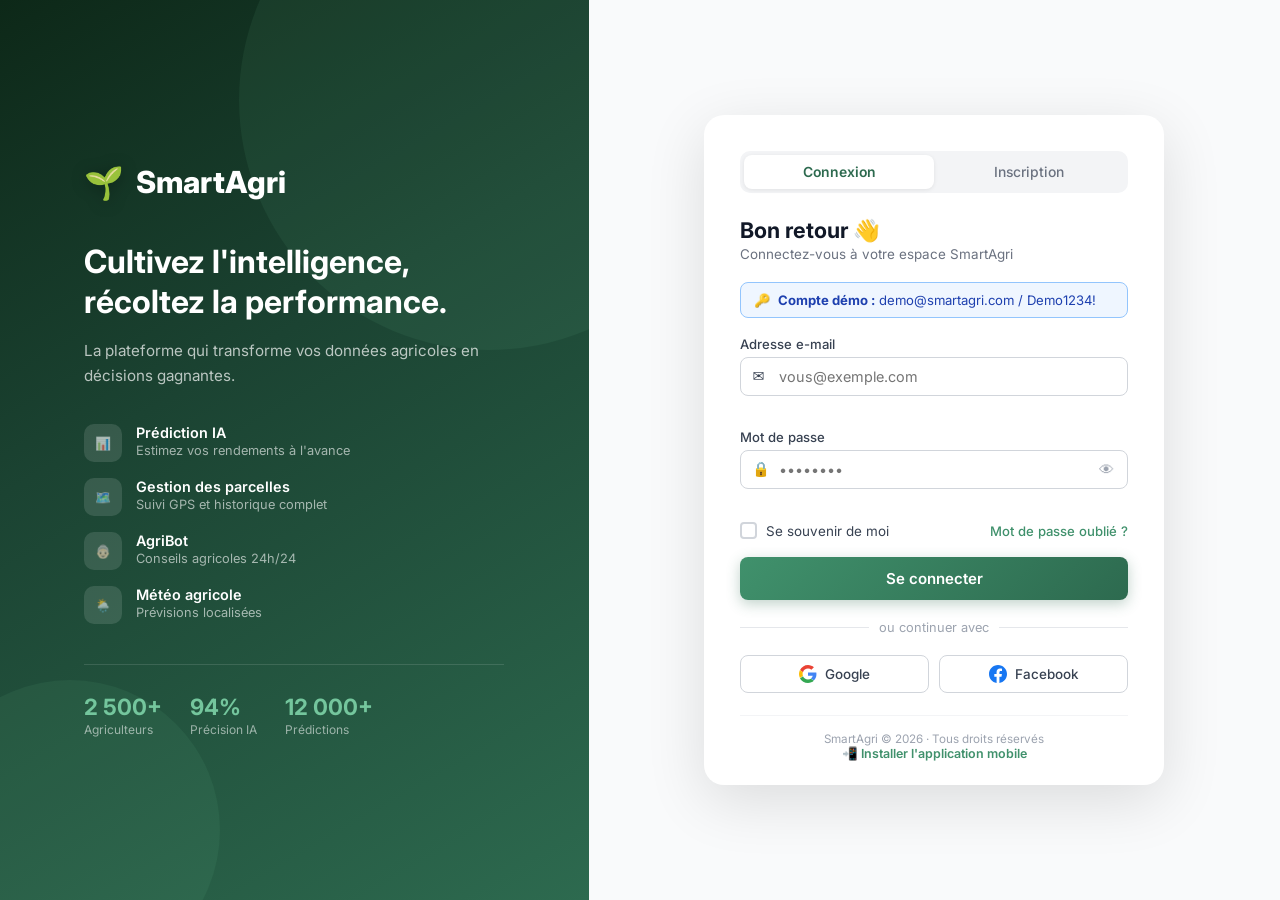
==== smartagri/frontend/login/index.html @ acc6fc34 "firt commit" ====
<!DOCTYPE html>
<html lang="fr">
<head>
  <meta charset="UTF-8"/>
  <meta name="viewport" content="width=device-width, initial-scale=1.0"/>
  <title>SmartAgri – Connexion</title>
  <link rel="preconnect" href="https://fonts.googleapis.com"/>
  <link href="https://fonts.googleapis.com/css2?family=Inter:wght@300;400;500;600;700&display=swap" rel="stylesheet"/>
  <link rel="stylesheet" href="style.css"/>
</head>
<body>

<div class="login-page">

  <!-- ── Panneau gauche branding ── -->
  <aside class="brand-panel" aria-hidden="true">
    <div class="brand-inner">
      <div class="brand-logo">
        <span class="brand-leaf">🌱</span>
        <span>SmartAgri</span>
      </div>
      <h1 class="brand-title">Cultivez l'intelligence,<br/>récoltez la performance.</h1>
      <p class="brand-sub">La plateforme qui transforme vos données agricoles en décisions gagnantes.</p>

      <ul class="brand-features">
        <li><span class="feat-icon">📊</span><div><strong>Prédiction IA</strong><span>Estimez vos rendements à l'avance</span></div></li>
        <li><span class="feat-icon">🗺️</span><div><strong>Gestion des parcelles</strong><span>Suivi GPS et historique complet</span></div></li>
        <li><span class="feat-icon">👵🏻​</span><div><strong>AgriBot</strong><span>Conseils agricoles 24h/24</span></div></li>
        <li><span class="feat-icon">🌦️</span><div><strong>Météo agricole</strong><span>Prévisions localisées</span></div></li>
      </ul>

      <div class="brand-stats">
        <div class="bstat"><span class="bstat-val">2 500+</span><span class="bstat-lbl">Agriculteurs</span></div>
        <div class="bstat"><span class="bstat-val">94%</span><span class="bstat-lbl">Précision IA</span></div>
        <div class="bstat"><span class="bstat-val">12 000+</span><span class="bstat-lbl">Prédictions</span></div>
      </div>
    </div>
  </aside>

  <!-- ── Panneau droit formulaire ── -->
  <main class="form-panel">
    <div class="form-card">

      <!-- Logo mobile -->
      <div class="mobile-logo">
        <span>🌱</span><span>SmartAgri</span>
      </div>

      <!-- Onglets -->
      <div class="tabs" role="tablist">
        <button class="tab active" id="tab-login"    onclick="showTab('login')"   role="tab">Connexion</button>
        <button class="tab"        id="tab-register" onclick="showTab('register')" role="tab">Inscription</button>
      </div>

      <!-- ══ CONNEXION ══ -->
      <section id="panel-login">
        <div class="form-head">
          <h2>Bon retour 👋</h2>
          <p>Connectez-vous à votre espace SmartAgri</p>
        </div>

        <div class="alert alert-demo">
          <span>🔑</span>
          <span><strong>Compte démo :</strong> demo@smartagri.com / Demo1234!</span>
        </div>

        <div id="login-alert" class="form-alert" style="display:none;"></div>

        <form id="login-form" novalidate autocomplete="on">
          <div class="field-wrap">
            <label for="l-email">Adresse e-mail</label>
            <div class="input-icon-wrap">
              <span class="iicon">✉️</span>
              <input type="email" id="l-email" class="finput" placeholder="vous@exemple.com"
                     autocomplete="email" required/>
            </div>
            <span class="ferr" id="err-l-email"></span>
          </div>

          <div class="field-wrap">
            <label for="l-pwd">Mot de passe</label>
            <div class="input-icon-wrap">
              <span class="iicon">🔒</span>
              <input type="password" id="l-pwd" class="finput" placeholder="••••••••"
                     autocomplete="current-password" required/>
              <button type="button" class="eye-btn" onclick="toggleEye('l-pwd',this)" aria-label="Voir">👁</button>
            </div>
            <span class="ferr" id="err-l-pwd"></span>
          </div>

          <div class="row-sb">
            <label class="chk-label">
              <input type="checkbox" id="remember"/>
              <span class="chk-box"></span>Se souvenir de moi
            </label>
            <button type="button" class="link-btn" onclick="showTab('forgot')">Mot de passe oublié ?</button>
          </div>

          <button type="submit" class="submit-btn" id="btn-login">
            <span>Se connecter</span>
          </button>
        </form>

        <div class="or-divider"><span>ou continuer avec</span></div>
        <div class="social-row">
          <button class="social-btn" onclick="socialDemo('Google')">
            <svg width="18" height="18" viewBox="0 0 48 48"><path fill="#EA4335" d="M24 9.5c3.5 0 6.6 1.2 9 3.2l6.7-6.7C35.8 2.5 30.3 0 24 0 14.7 0 6.7 5.4 2.8 13.3l7.8 6C12.5 13 17.8 9.5 24 9.5z"/><path fill="#4285F4" d="M46.5 24.5c0-1.6-.1-3.1-.4-4.5H24v8.5h12.7c-.6 3-2.3 5.5-4.8 7.2l7.5 5.8c4.4-4 7.1-10 7.1-17z"/><path fill="#FBBC05" d="M10.6 28.7A14.5 14.5 0 0 1 9.5 24c0-1.6.3-3.2.8-4.7l-7.8-6A24 24 0 0 0 0 24c0 3.9.9 7.5 2.6 10.7l8-6z"/><path fill="#34A853" d="M24 48c6.3 0 11.6-2.1 15.4-5.7l-7.5-5.8c-2.1 1.4-4.7 2.2-7.9 2.2-6.2 0-11.5-3.5-13.4-8.7l-8 6C6.7 42.6 14.7 48 24 48z"/></svg>
            Google
          </button>
          <button class="social-btn" onclick="socialDemo('Facebook')">
            <svg width="18" height="18" viewBox="0 0 24 24" fill="#1877F2"><path d="M24 12.07C24 5.41 18.63 0 12 0S0 5.41 0 12.07C0 18.1 4.39 23.1 10.13 24v-8.44H7.08v-3.49h3.04V9.41c0-3.02 1.8-4.7 4.54-4.7 1.31 0 2.68.24 2.68.24v2.97h-1.51c-1.49 0-1.95.93-1.95 1.88v2.27h3.32l-.53 3.5h-2.79V24C19.61 23.1 24 18.1 24 12.07z"/></svg>
            Facebook
          </button>
        </div>

        <!-- Choix plateforme (après connexion) -->
        <div id="platform-box" style="display:none;">
          <p class="platform-label">🎉 Connexion réussie ! Choisissez votre plateforme</p>
          <div class="platform-grid">
            <button class="platform-btn" onclick="goToApp('web')">
              <span class="pbtn-icon">🖥️</span>
              <span class="pbtn-name">Application Web</span>
              <span class="pbtn-desc">Dashboard complet</span>
            </button>
            <button class="platform-btn" onclick="goToApp('mobile')">
              <span class="pbtn-icon">📱</span>
              <span class="pbtn-name">Application Mobile</span>
              <span class="pbtn-desc">Flutter — Accès terrain</span>
            </button>
          </div>
        </div>
      </section>

      <!-- ══ INSCRIPTION ══ -->
      <section id="panel-register" style="display:none;">
        <div class="form-head">
          <h2>Créer un compte 🌿</h2>
          <p>Rejoignez des milliers d'agriculteurs connectés</p>
        </div>

        <div id="register-alert" class="form-alert" style="display:none;"></div>

        <form id="register-form" novalidate>
          <div class="two-cols">
            <div class="field-wrap">
              <label for="r-fn">Prénom</label>
              <div class="input-icon-wrap">
                <span class="iicon">👤</span>
                <input type="text" id="r-fn" class="finput" placeholder="Jean" required/>
              </div>
              <span class="ferr" id="err-r-fn"></span>
            </div>
            <div class="field-wrap">
              <label for="r-ln">Nom</label>
              <div class="input-icon-wrap">
                <span class="iicon">👤</span>
                <input type="text" id="r-ln" class="finput" placeholder="Diallo" required/>
              </div>
              <span class="ferr" id="err-r-ln"></span>
            </div>
          </div>

          <div class="field-wrap">
            <label for="r-email">E-mail</label>
            <div class="input-icon-wrap">
              <span class="iicon">✉️</span>
              <input type="email" id="r-email" class="finput" placeholder="vous@exemple.com" required/>
            </div>
            <span class="ferr" id="err-r-email"></span>
          </div>

          <div class="field-wrap">
            <label for="r-phone">Téléphone <span class="optional">(optionnel)</span></label>
            <div class="input-icon-wrap">
              <span class="iicon">📞</span>
              <input type="tel" id="r-phone" class="finput" placeholder="+221 77 000 00 00"/>
            </div>
          </div>

          <div class="field-wrap">
            <label for="r-role">Profil</label>
            <div class="input-icon-wrap select-wrap">
              <span class="iicon">🧑‍🌾</span>
              <select id="r-role" class="finput fselect" required>
                <option value="">Sélectionnez votre profil</option>
                <option value="agriculteur">Agriculteur</option>
                <option value="cooperative">Coopérative agricole</option>
                <option value="conseiller">Conseiller agricole</option>
                <option value="chercheur">Chercheur / Agronome</option>
              </select>
            </div>
            <span class="ferr" id="err-r-role"></span>
          </div>

          <div class="field-wrap">
            <label for="r-pwd">Mot de passe</label>
            <div class="input-icon-wrap">
              <span class="iicon">🔒</span>
              <input type="password" id="r-pwd" class="finput" placeholder="Min. 8 caractères"
                     autocomplete="new-password" required/>
              <button type="button" class="eye-btn" onclick="toggleEye('r-pwd',this)" aria-label="Voir">👁</button>
            </div>
            <div class="pwd-meter" id="pwd-meter" style="display:none;">
              <div class="pwd-bar"><div class="pwd-fill" id="pwd-fill"></div></div>
              <span id="pwd-label"></span>
            </div>
            <span class="ferr" id="err-r-pwd"></span>
          </div>

          <div class="field-wrap">
            <label for="r-confirm">Confirmer le mot de passe</label>
            <div class="input-icon-wrap">
              <span class="iicon">🔒</span>
              <input type="password" id="r-confirm" class="finput" placeholder="Répétez le mot de passe"
                     autocomplete="new-password" required/>
              <button type="button" class="eye-btn" onclick="toggleEye('r-confirm',this)" aria-label="Voir">👁</button>
            </div>
            <span class="ferr" id="err-r-confirm"></span>
          </div>

          <label class="chk-label terms">
            <input type="checkbox" id="r-terms" required/>
            <span class="chk-box"></span>
            J'accepte les <a href="#" class="clink">conditions d'utilisation</a> et la <a href="#" class="clink">politique de confidentialité</a>
          </label>
          <span class="ferr" id="err-r-terms"></span>

          <button type="submit" class="submit-btn" id="btn-register">
            <span>Créer mon compte</span>
          </button>
        </form>
      </section>

      <!-- ══ MOT DE PASSE OUBLIÉ ══ -->
      <section id="panel-forgot" style="display:none;">
        <button class="back-btn" onclick="showTab('login')">← Retour à la connexion</button>
        <div class="form-head">
          <h2>Mot de passe oublié 🔑</h2>
          <p>Recevez un lien de réinitialisation par e-mail</p>
        </div>
        <div id="forgot-alert" class="form-alert" style="display:none;"></div>
        <form id="forgot-form" novalidate>
          <div class="field-wrap">
            <label for="f-email">Adresse e-mail</label>
            <div class="input-icon-wrap">
              <span class="iicon">✉️</span>
              <input type="email" id="f-email" class="finput" placeholder="vous@exemple.com" required/>
            </div>
            <span class="ferr" id="err-f-email"></span>
          </div>
          <button type="submit" class="submit-btn">Envoyer le lien</button>
        </form>
      </section>

      <p class="form-footer">
        SmartAgri &copy; 2026 &middot; Tous droits réservés<br/>
        <a href="../mobile/telecharger.html" style="color:var(--g500);text-decoration:none;font-weight:600;font-size:.78rem;">
          📲 Installer l'application mobile
        </a>
      </p>
    </div>
  </main>

</div>

<script src="../app/assets/js/api.js"></script>
<script src="script.js"></script>
</body>
</html>
---- smartagri/frontend/login/style.css ----
/* ============================================================
   SmartAgri – Login Page CSS
   ============================================================ */

*, *::before, *::after { box-sizing: border-box; margin: 0; padding: 0; }

:root {
  --g900: #1b4332; --g700: #2d6a4f; --g500: #40916c;
  --g300: #74c69d; --g100: #d8f3dc; --g50: #f0fdf4;
  --white: #fff;
  --gray50: #f9fafb; --gray100: #f3f4f6; --gray200: #e5e7eb;
  --gray300: #d1d5db; --gray400: #9ca3af; --gray500: #6b7280;
  --gray700: #374151; --gray900: #111827;
  --red: #ef4444; --redbg: #fee2e2;
  --font: 'Inter', system-ui, sans-serif;
}

body {
  font-family: var(--font); font-size: 14px;
  color: var(--gray700); min-height: 100vh;
  background: var(--g900);
  -webkit-font-smoothing: antialiased;
}

/* ── Layout principal ── */
.login-page {
  display: flex; min-height: 100vh;
}

/* ══════════════════════════════════════
   PANNEAU GAUCHE – BRANDING
══════════════════════════════════════ */
.brand-panel {
  flex: 0 0 46%;
  background: linear-gradient(150deg, #0d2818 0%, #1b4332 40%, #2d6a4f 100%);
  position: relative; overflow: hidden;
  display: flex; align-items: center; justify-content: center;
  padding: 60px 48px;
}

/* Cercles décoratifs */
.brand-panel::before, .brand-panel::after {
  content: ''; position: absolute; border-radius: 50%;
  background: rgba(116,198,157,.08);
}
.brand-panel::before { width: 500px; height: 500px; top: -150px; right: -150px; }
.brand-panel::after  { width: 300px; height: 300px; bottom: -80px; left: -80px; }

.brand-inner { position: relative; z-index: 1; max-width: 420px; }

.brand-logo {
  display: flex; align-items: center; gap: 12px;
  font-size: 1.9rem; font-weight: 800; color: #fff;
  margin-bottom: 40px;
}
.brand-leaf { font-size: 2rem; filter: drop-shadow(0 2px 8px rgba(0,0,0,.3)); }

.brand-title {
  font-size: 2rem; font-weight: 700; color: #fff;
  line-height: 1.25; margin-bottom: 16px;
}

.brand-sub {
  font-size: .95rem; color: rgba(255,255,255,.7);
  line-height: 1.65; margin-bottom: 36px;
}

.brand-features {
  list-style: none; display: flex; flex-direction: column; gap: 16px;
  margin-bottom: 40px;
}
.brand-features li {
  display: flex; align-items: flex-start; gap: 14px;
}
.feat-icon {
  font-size: 1.2rem;
  width: 38px; height: 38px; border-radius: 10px;
  background: rgba(255,255,255,.12);
  display: flex; align-items: center; justify-content: center;
  flex-shrink: 0;
}
.brand-features li div { display: flex; flex-direction: column; gap: 2px; }
.brand-features li strong { font-size: .9rem; color: #fff; font-weight: 600; }
.brand-features li span  { font-size: .8rem; color: rgba(255,255,255,.6); }

.brand-stats {
  display: flex; gap: 28px; padding-top: 28px;
  border-top: 1px solid rgba(255,255,255,.12);
}
.bstat { display: flex; flex-direction: column; gap: 2px; }
.bstat-val { font-size: 1.4rem; font-weight: 700; color: var(--g300); }
.bstat-lbl { font-size: .75rem; color: rgba(255,255,255,.55); }

/* ══════════════════════════════════════
   PANNEAU DROIT – FORMULAIRE
══════════════════════════════════════ */
.form-panel {
  flex: 1;
  display: flex; align-items: center; justify-content: center;
  background: var(--gray50);
  padding: 40px 28px;
  overflow-y: auto;
}

.form-card {
  width: 100%; max-width: 460px;
  background: var(--white);
  border-radius: 20px;
  padding: 36px 36px 24px;
  box-shadow: 0 16px 60px rgba(0,0,0,.12);
  animation: cardIn .35s cubic-bezier(.16,1,.3,1);
}
@keyframes cardIn {
  from { opacity:0; transform: translateY(16px); }
  to   { opacity:1; transform: translateY(0); }
}

/* Logo mobile */
.mobile-logo {
  display: none; align-items: center; gap: 10px;
  font-size: 1.4rem; font-weight: 800; color: var(--g700);
  margin-bottom: 24px;
}

/* ── Onglets ── */
.tabs {
  display: flex; background: var(--gray100); border-radius: 10px;
  padding: 4px; margin-bottom: 24px;
}
.tab {
  flex: 1; padding: 9px 12px; border: none; background: transparent;
  font-family: var(--font); font-size: .87rem; font-weight: 500;
  color: var(--gray500); cursor: pointer; border-radius: 8px;
  transition: background .18s, color .18s, box-shadow .18s;
}
.tab.active {
  background: var(--white); color: var(--g700); font-weight: 600;
  box-shadow: 0 1px 4px rgba(0,0,0,.08);
}

/* ── En-tête formulaire ── */
.form-head { margin-bottom: 20px; }
.form-head h2 { font-size: 1.35rem; font-weight: 700; color: var(--gray900); }
.form-head p  { font-size: .84rem; color: var(--gray500); margin-top: 3px; }

/* ── Alerte démo ── */
.alert-demo {
  display: flex; align-items: center; gap: 8px;
  background: #eff6ff; color: #1e40af;
  border: 1px solid #93c5fd;
  padding: 9px 13px; border-radius: 8px;
  font-size: .82rem; margin-bottom: 18px;
}

/* ── Alerte formulaire ── */
.form-alert {
  padding: 10px 13px; border-radius: 8px;
  font-size: .84rem; margin-bottom: 14px; font-weight: 500;
}
.form-alert.success { background: #dcfce7; color: #166534; border: 1px solid #86efac; }
.form-alert.error   { background: var(--redbg); color: #b91c1c; border: 1px solid #fca5a5; }

/* ── Champs ── */
.field-wrap { margin-bottom: 14px; }
.field-wrap label {
  display: block; font-size: .82rem; font-weight: 500;
  color: var(--gray700); margin-bottom: 5px;
}
.optional { color: var(--gray400); font-weight: 400; }

.input-icon-wrap {
  position: relative; display: flex; align-items: center;
}
.iicon {
  position: absolute; left: 12px; font-size: .9rem;
  pointer-events: none; line-height: 1;
}
.finput {
  width: 100%; padding: 10px 36px 10px 38px;
  border: 1.5px solid var(--gray300); border-radius: 8px;
  font-family: var(--font); font-size: .9rem; color: var(--gray900);
  background: var(--white); outline: none;
  transition: border-color .18s, box-shadow .18s;
  appearance: none;
}
.finput:focus {
  border-color: var(--g500);
  box-shadow: 0 0 0 3px rgba(64,145,108,.15);
}
.finput.invalid { border-color: var(--red); }

.fselect { cursor: pointer; }
.select-wrap::after {
  content: '▾'; position: absolute; right: 12px;
  color: var(--gray400); pointer-events: none; font-size: .82rem;
}

.eye-btn {
  position: absolute; right: 10px;
  background: none; border: none; cursor: pointer;
  font-size: .95rem; color: var(--gray400); padding: 4px;
  transition: color .18s;
}
.eye-btn:hover { color: var(--g500); }

.ferr { display: block; font-size: .75rem; color: var(--red); min-height: 16px; margin-top: 3px; }

/* Deux colonnes */
.two-cols { display: grid; grid-template-columns: 1fr 1fr; gap: 12px; }

/* ── Checkbox ── */
.chk-label {
  display: flex; align-items: center; gap: 9px;
  font-size: .84rem; cursor: pointer; user-select: none;
  color: var(--gray700);
}
.chk-label input { display: none; }
.chk-box {
  width: 17px; height: 17px; flex-shrink: 0;
  border: 2px solid var(--gray300); border-radius: 4px;
  display: flex; align-items: center; justify-content: center;
  transition: background .18s, border-color .18s;
}
.chk-label input:checked + .chk-box {
  background: var(--g500); border-color: var(--g500);
}
.chk-label input:checked + .chk-box::after {
  content: ''; width: 4px; height: 8px;
  border: 2px solid #fff; border-top: none; border-left: none;
  transform: rotate(45deg) translate(-1px,-1px); display: block;
}
.terms { margin-top: 4px; margin-bottom: 4px; flex-wrap: wrap; }
.clink { color: var(--g500); text-decoration: none; font-weight: 500; }
.clink:hover { text-decoration: underline; }

/* Row space-between */
.row-sb {
  display: flex; align-items: center; justify-content: space-between;
  margin-bottom: 18px; flex-wrap: wrap; gap: 8px;
}
.link-btn {
  background: none; border: none; cursor: pointer;
  font-family: var(--font); font-size: .82rem; font-weight: 500;
  color: var(--g500); padding: 0;
}
.link-btn:hover { text-decoration: underline; }

/* Bouton principal */
.submit-btn {
  width: 100%; padding: 12px;
  background: linear-gradient(135deg, var(--g500), var(--g700));
  color: #fff; border: none; border-radius: 8px;
  font-family: var(--font); font-size: .94rem; font-weight: 600;
  cursor: pointer; transition: opacity .18s, transform .18s, box-shadow .18s;
  box-shadow: 0 4px 14px rgba(45,106,79,.3);
  display: flex; align-items: center; justify-content: center; gap: 8px;
  margin-top: 18px;
}
.submit-btn:hover:not(:disabled) {
  opacity: .92; transform: translateY(-1px);
  box-shadow: 0 6px 20px rgba(45,106,79,.4);
}
.submit-btn:disabled { opacity: .55; cursor: not-allowed; transform: none; }

.btn-spinner {
  width: 16px; height: 16px;
  border: 2px solid rgba(255,255,255,.4); border-top-color: #fff;
  border-radius: 50%; animation: spin .7s linear infinite;
}
@keyframes spin { to { transform: rotate(360deg); } }

/* ── Divider et social ── */
.or-divider {
  display: flex; align-items: center; gap: 10px;
  margin: 20px 0; color: var(--gray400); font-size: .8rem;
}
.or-divider::before, .or-divider::after {
  content: ''; flex: 1; height: 1px; background: var(--gray200);
}

.social-row { display: grid; grid-template-columns: 1fr 1fr; gap: 10px; }
.social-btn {
  display: flex; align-items: center; justify-content: center; gap: 8px;
  padding: 9px 14px;
  border: 1.5px solid var(--gray300); border-radius: 8px;
  background: var(--white); font-family: var(--font);
  font-size: .84rem; font-weight: 500; color: var(--gray700);
  cursor: pointer; transition: background .18s, border-color .18s;
}
.social-btn:hover { background: var(--gray50); border-color: var(--gray400); }

/* ── Choix plateforme ── */
.platform-label {
  text-align: center; font-size: .88rem; font-weight: 600;
  color: var(--gray700); margin: 20px 0 12px;
}
.platform-grid { display: grid; grid-template-columns: 1fr 1fr; gap: 12px; }
.platform-btn {
  display: flex; flex-direction: column; align-items: center; gap: 6px;
  padding: 18px 10px; border: 2px solid var(--gray200); border-radius: 12px;
  background: var(--white); cursor: pointer; font-family: var(--font);
  transition: border-color .18s, box-shadow .18s, transform .18s;
}
.platform-btn:hover {
  border-color: var(--g500); box-shadow: 0 4px 16px rgba(64,145,108,.2);
  transform: translateY(-2px);
}
.pbtn-icon { font-size: 1.8rem; }
.pbtn-name { font-size: .88rem; font-weight: 600; color: var(--gray900); }
.pbtn-desc { font-size: .74rem; color: var(--gray400); }

/* ── Mot de passe oublié ── */
.back-btn {
  background: none; border: none; cursor: pointer;
  font-family: var(--font); font-size: .84rem; font-weight: 500;
  color: var(--g500); margin-bottom: 16px; padding: 0; display: inline-block;
}
.back-btn:hover { text-decoration: underline; }

/* ── Force mot de passe ── */
.pwd-meter { display: flex; align-items: center; gap: 10px; margin-top: 5px; }
.pwd-bar   { flex: 1; height: 4px; background: var(--gray200); border-radius: 2px; overflow: hidden; }
.pwd-fill  { height: 100%; width: 0; border-radius: 2px; transition: width .3s, background .3s; }
#pwd-label { font-size: .74rem; font-weight: 600; min-width: 64px; text-align: right; }

/* ── Footer ── */
.form-footer {
  text-align: center; font-size: .73rem; color: var(--gray400);
  margin-top: 22px; padding-top: 16px; border-top: 1px solid var(--gray100);
}

/* ══════════════════════════════════════
   RESPONSIVE
══════════════════════════════════════ */
@media (max-width: 860px) {
  .brand-panel { display: none; }
  .form-panel  {
    background: linear-gradient(160deg, var(--g900) 0%, #0d2818 100%);
  }
  .form-card   { box-shadow: 0 20px 80px rgba(0,0,0,.3); }
  .mobile-logo { display: flex; }
}

@media (max-width: 480px) {
  .form-card   { padding: 28px 20px 20px; border-radius: 16px; }
  .two-cols    { grid-template-columns: 1fr; }
  .social-row  { grid-template-columns: 1fr; }
  .platform-grid { grid-template-columns: 1fr; }
}
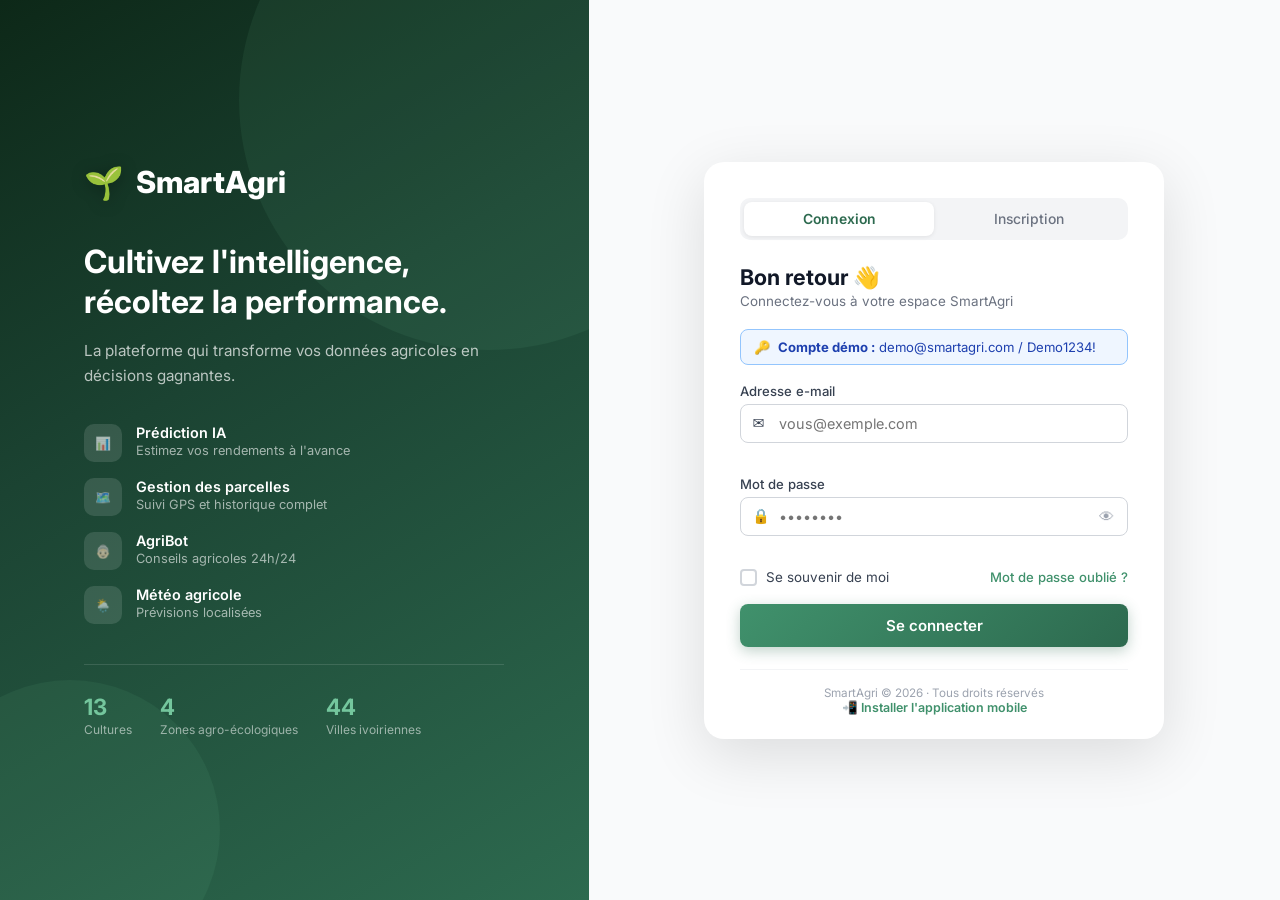
==== commit 2a7039af: "Modèle ML, agent AgriBot, tests, GPS, nettoyage connexion" ====
--- a/smartagri/frontend/login/index.html
+++ b/smartagri/frontend/login/index.html
@@ -30,9 +30,9 @@
       </ul>
 
       <div class="brand-stats">
-        <div class="bstat"><span class="bstat-val">2 500+</span><span class="bstat-lbl">Agriculteurs</span></div>
-        <div class="bstat"><span class="bstat-val">94%</span><span class="bstat-lbl">Précision IA</span></div>
-        <div class="bstat"><span class="bstat-val">12 000+</span><span class="bstat-lbl">Prédictions</span></div>
+        <div class="bstat"><span class="bstat-val">13</span><span class="bstat-lbl">Cultures</span></div>
+        <div class="bstat"><span class="bstat-val">4</span><span class="bstat-lbl">Zones agro-écologiques</span></div>
+        <div class="bstat"><span class="bstat-val">44</span><span class="bstat-lbl">Villes ivoiriennes</span></div>
       </div>
     </div>
   </aside>
@@ -100,18 +100,6 @@
             <span>Se connecter</span>
           </button>
         </form>
-
-        <div class="or-divider"><span>ou continuer avec</span></div>
-        <div class="social-row">
-          <button class="social-btn" onclick="socialDemo('Google')">
-            <svg width="18" height="18" viewBox="0 0 48 48"><path fill="#EA4335" d="M24 9.5c3.5 0 6.6 1.2 9 3.2l6.7-6.7C35.8 2.5 30.3 0 24 0 14.7 0 6.7 5.4 2.8 13.3l7.8 6C12.5 13 17.8 9.5 24 9.5z"/><path fill="#4285F4" d="M46.5 24.5c0-1.6-.1-3.1-.4-4.5H24v8.5h12.7c-.6 3-2.3 5.5-4.8 7.2l7.5 5.8c4.4-4 7.1-10 7.1-17z"/><path fill="#FBBC05" d="M10.6 28.7A14.5 14.5 0 0 1 9.5 24c0-1.6.3-3.2.8-4.7l-7.8-6A24 24 0 0 0 0 24c0 3.9.9 7.5 2.6 10.7l8-6z"/><path fill="#34A853" d="M24 48c6.3 0 11.6-2.1 15.4-5.7l-7.5-5.8c-2.1 1.4-4.7 2.2-7.9 2.2-6.2 0-11.5-3.5-13.4-8.7l-8 6C6.7 42.6 14.7 48 24 48z"/></svg>
-            Google
-          </button>
-          <button class="social-btn" onclick="socialDemo('Facebook')">
-            <svg width="18" height="18" viewBox="0 0 24 24" fill="#1877F2"><path d="M24 12.07C24 5.41 18.63 0 12 0S0 5.41 0 12.07C0 18.1 4.39 23.1 10.13 24v-8.44H7.08v-3.49h3.04V9.41c0-3.02 1.8-4.7 4.54-4.7 1.31 0 2.68.24 2.68.24v2.97h-1.51c-1.49 0-1.95.93-1.95 1.88v2.27h3.32l-.53 3.5h-2.79V24C19.61 23.1 24 18.1 24 12.07z"/></svg>
-            Facebook
-          </button>
-        </div>
 
         <!-- Choix plateforme (après connexion) -->
         <div id="platform-box" style="display:none;">
@@ -173,7 +161,7 @@
             <label for="r-phone">Téléphone <span class="optional">(optionnel)</span></label>
             <div class="input-icon-wrap">
               <span class="iicon">📞</span>
-              <input type="tel" id="r-phone" class="finput" placeholder="+221 77 000 00 00"/>
+              <input type="tel" id="r-phone" class="finput" placeholder="+225 07 00 00 00 00"/>
             </div>
           </div>
 
